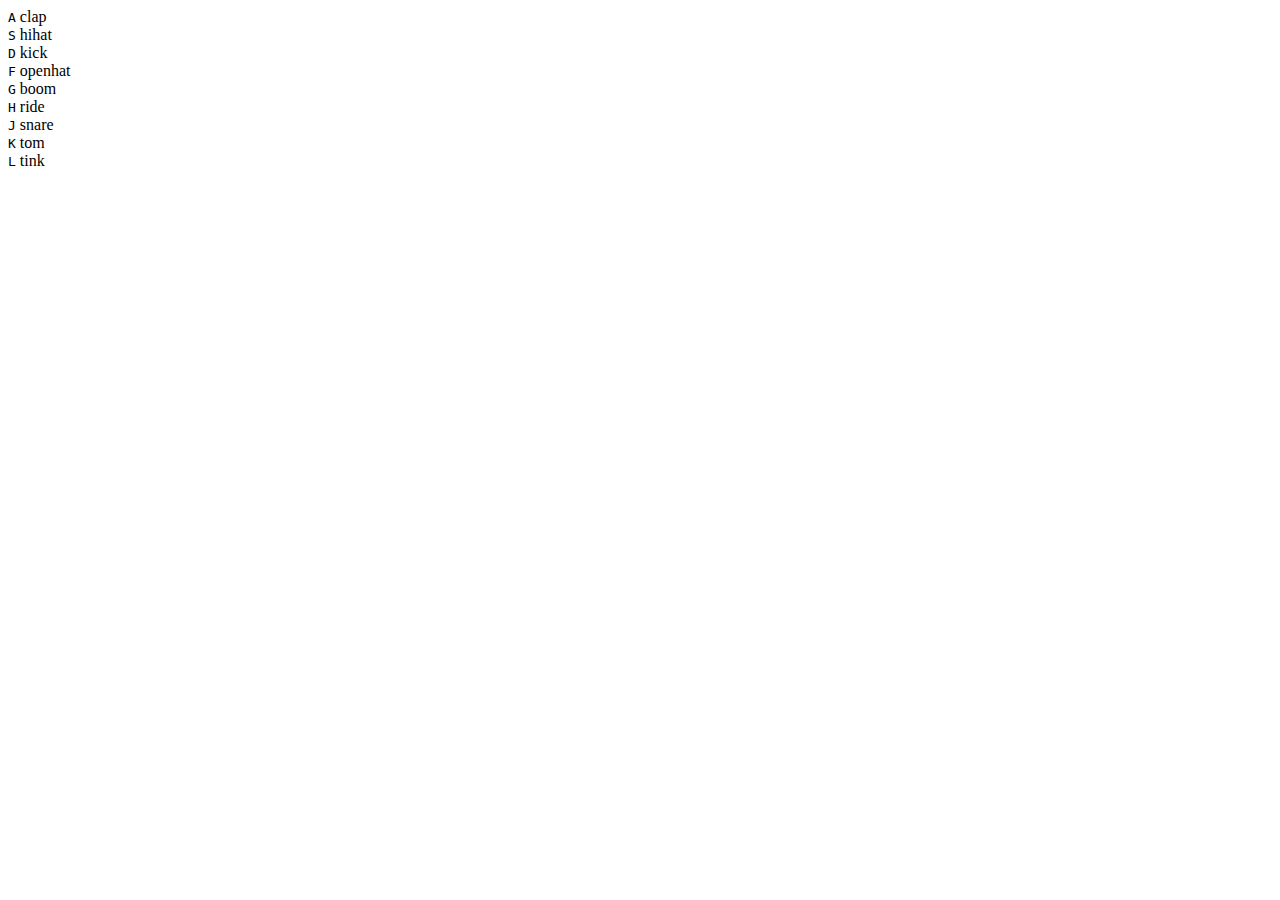
==== index.html @ ae4ec79a "Chore: adding html file for github pages" ====
<!DOCTYPE html>
<html lang="en">
<head>
  <meta charset="UTF-8">
  <title>JS Drum Kit</title>
  <link rel="stylesheet" href="style.css">
</head>
<body>


  <div class="keys">
    <div data-key="65" class="key">
      <kbd>A</kbd>
      <span class="sound">clap</span>
    </div>
    <div data-key="83" class="key">
      <kbd>S</kbd>
      <span class="sound">hihat</span>
    </div>
    <div data-key="68" class="key">
      <kbd>D</kbd>
      <span class="sound">kick</span>
    </div>
    <div data-key="70" class="key">
      <kbd>F</kbd>
      <span class="sound">openhat</span>
    </div>
    <div data-key="71" class="key">
      <kbd>G</kbd>
      <span class="sound">boom</span>
    </div>
    <div data-key="72" class="key">
      <kbd>H</kbd>
      <span class="sound">ride</span>
    </div>
    <div data-key="74" class="key">
      <kbd>J</kbd>
      <span class="sound">snare</span>
    </div>
    <div data-key="75" class="key">
      <kbd>K</kbd>
      <span class="sound">tom</span>
    </div>
    <div data-key="76" class="key">
      <kbd>L</kbd>
      <span class="sound">tink</span>
    </div>
  </div>

  <audio data-key="65" src="sounds/clap.wav"></audio>
  <audio data-key="83" src="sounds/hihat.wav"></audio>
  <audio data-key="68" src="sounds/kick.wav"></audio>
  <audio data-key="70" src="sounds/openhat.wav"></audio>
  <audio data-key="71" src="sounds/boom.wav"></audio>
  <audio data-key="72" src="sounds/ride.wav"></audio>
  <audio data-key="74" src="sounds/snare.wav"></audio>
  <audio data-key="75" src="sounds/tom.wav"></audio>
  <audio data-key="76" src="sounds/tink.wav"></audio>

<script>
  function playSound(e) {
    const audio = document.querySelector(`audio[data-key="${e.keyCode}"]`);
    const key = document.querySelector(`.key[data-key="${e.keyCode}"]`);
    if (!audio) return; //stops the function from running if a non data key is pressed
    audio.currentTime = 0; //allows audio to play over and over by rewinding to the start
    audio.play();
    key.classList.add('playing');
  };
  
  function removeTransition(e) {
    if(e.propertyName !== 'transform')  return; // skip if not a transform
    this.classList.remove('playing');
  };

  const keys = document.querySelectorAll('.key');
  keys.forEach(key => key.addEventListener('transitionend', removeTransition));
  window.addEventListener('keydown', playSound);
</script>


</body>
</html>
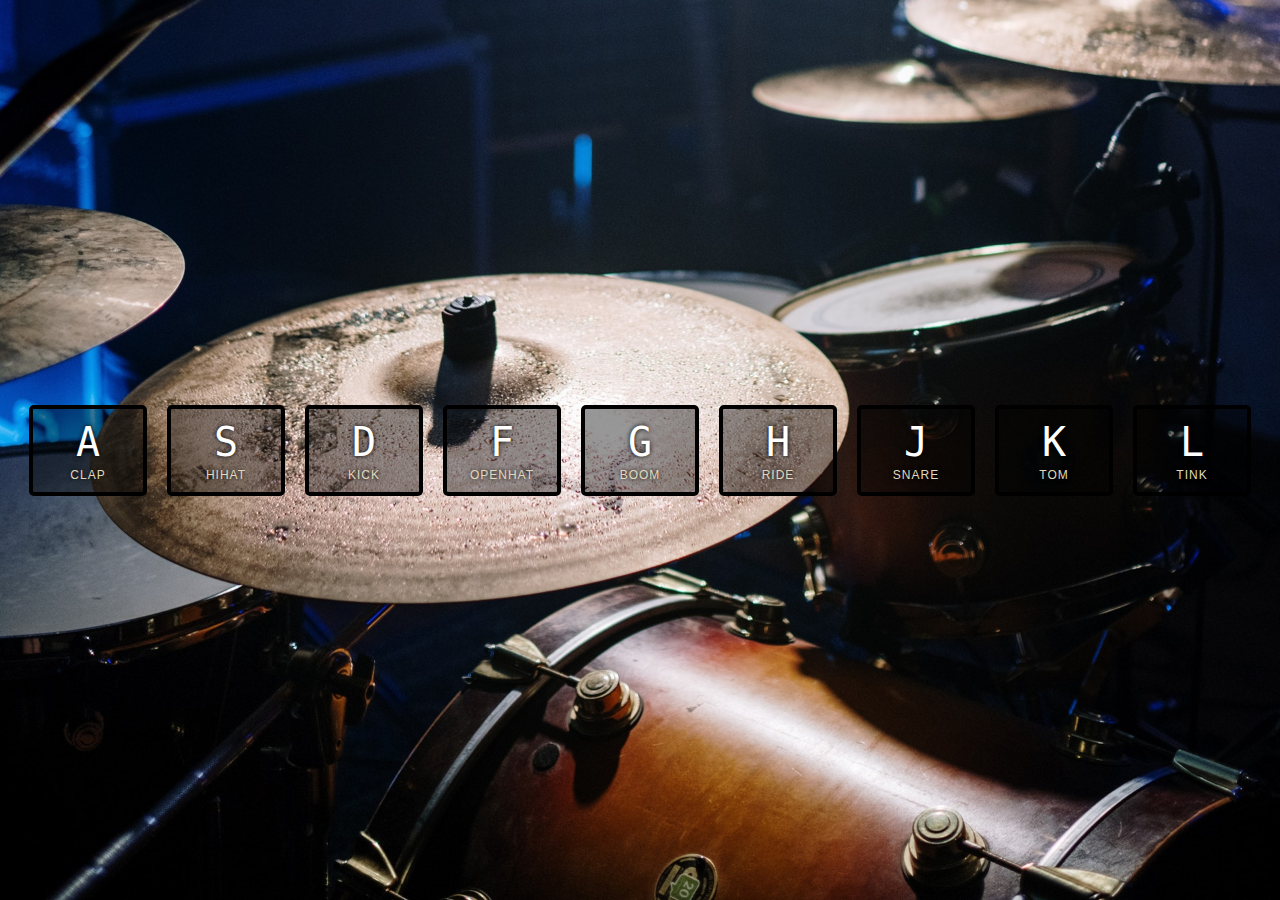
==== commit b2af8479: "Chore: adding html file for github pages" ====
--- a/index.html
+++ b/index.html
@@ -3,7 +3,7 @@
 <head>
   <meta charset="UTF-8">
   <title>JS Drum Kit</title>
-  <link rel="stylesheet" href="style.css">
+  <link rel="stylesheet" href="01-DrumKit/style.css">
 </head>
 <body>
 
@@ -47,15 +47,15 @@
     </div>
   </div>
 
-  <audio data-key="65" src="sounds/clap.wav"></audio>
-  <audio data-key="83" src="sounds/hihat.wav"></audio>
-  <audio data-key="68" src="sounds/kick.wav"></audio>
-  <audio data-key="70" src="sounds/openhat.wav"></audio>
-  <audio data-key="71" src="sounds/boom.wav"></audio>
-  <audio data-key="72" src="sounds/ride.wav"></audio>
-  <audio data-key="74" src="sounds/snare.wav"></audio>
-  <audio data-key="75" src="sounds/tom.wav"></audio>
-  <audio data-key="76" src="sounds/tink.wav"></audio>
+  <audio data-key="65" src="01-DrumKit/sounds/clap.wav"></audio>
+  <audio data-key="83" src="01-DrumKit/sounds/hihat.wav"></audio>
+  <audio data-key="68" src="01-DrumKit/sounds/kick.wav"></audio>
+  <audio data-key="70" src="01-DrumKit/sounds/openhat.wav"></audio>
+  <audio data-key="71" src="01-DrumKit/sounds/boom.wav"></audio>
+  <audio data-key="72" src="01-DrumKit/sounds/ride.wav"></audio>
+  <audio data-key="74" src="01-DrumKit/sounds/snare.wav"></audio>
+  <audio data-key="75" src="01-DrumKit/sounds/tom.wav"></audio>
+  <audio data-key="76" src="01-DrumKit/01-DrumKit/sounds/tink.wav"></audio>
 
 <script>
   function playSound(e) {
--- a/01-DrumKit/style.css
+++ b/01-DrumKit/style.css
@@ -0,0 +1,51 @@
+html {
+  font-size: 10px;
+  background: url("pexels-cottonbro-5648530.jpg") bottom center;
+  background-size: cover;
+}
+
+body,html {
+  margin: 0;
+  padding: 0;
+  font-family: sans-serif;
+}
+
+.keys {
+  display: flex;
+  flex: 1;
+  min-height: 100vh;
+  align-items: center;
+  justify-content: center;
+}
+
+.key {
+  border: .4rem solid black;
+  border-radius: .5rem;
+  margin: 1rem;
+  font-size: 1.5rem;
+  padding: 1rem .5rem;
+  transition: all .07s ease;
+  width: 10rem;
+  text-align: center;
+  color: white;
+  background: rgba(0,0,0,0.4);
+  text-shadow: 0 0 .5rem black;
+}
+
+.playing {
+  transform: scale(1.1);
+  border-color: #ffc600;
+  box-shadow: 0 0 1rem #ffc600;
+}
+
+kbd {
+  display: block;
+  font-size: 4rem;
+}
+
+.sound {
+  font-size: 1.2rem;
+  text-transform: uppercase;
+  letter-spacing: .1rem;
+  color: #e0d9bd;
+}
